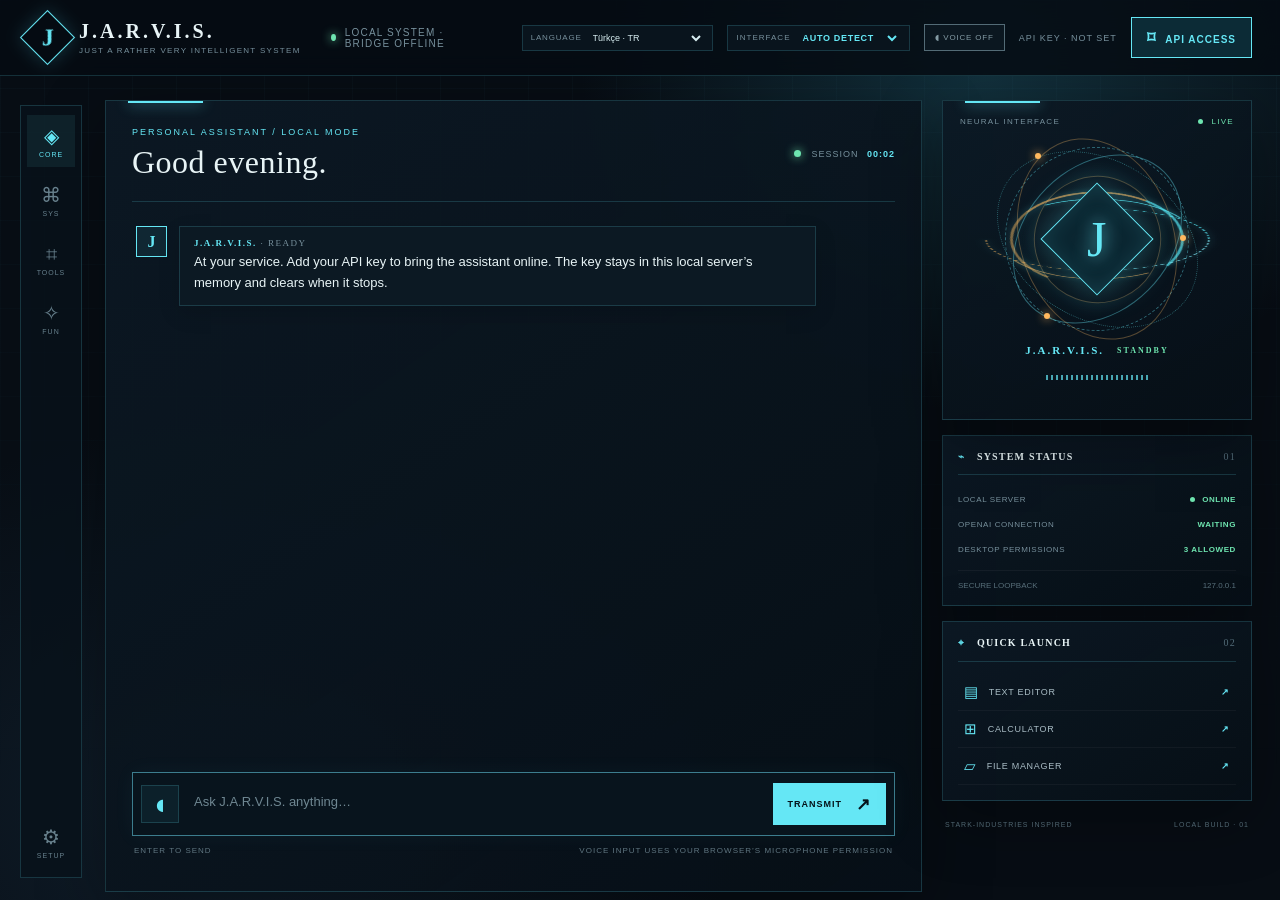
==== index.html @ f9873995 "Add JARVIS assistant project files" ====
<!doctype html>
<html lang="en">
  <head>
    <meta charset="utf-8" />
    <meta name="viewport" content="width=device-width, initial-scale=1" />
    <meta name="theme-color" content="#060a12" />
    <title>J.A.R.V.I.S. — Local Interface</title>
    <link rel="stylesheet" href="/styles.css" />
    <link rel="stylesheet" href="/extras.css" />
    <script src="/app.js" defer></script>
  </head>
  <body>
    <div class="ambient-grid" aria-hidden="true"></div>
    <div class="scanline" aria-hidden="true"></div>
    <header class="topbar">
      <div class="brand-lockup">
        <div class="brand-mark"><span>J</span></div>
        <div>
          <div class="brand-title">J.A.R.V.I.S.</div>
          <div class="brand-subtitle">JUST A RATHER VERY INTELLIGENT SYSTEM</div>
        </div>
      </div>
      <div class="top-status"><span class="status-dot"></span><span id="connection-label">LOCAL SYSTEM · INITIALIZING</span></div>
      <div class="top-actions">
        <label class="language-picker"><span>LANGUAGE</span><select id="language-select" aria-label="Response language"></select></label>
        <label class="os-picker"><span>INTERFACE</span><select id="platform-select" aria-label="Choose operating system"><option value="auto">AUTO DETECT</option><option value="windows">WINDOWS</option><option value="linux">PARDUS / LINUX</option><option value="macos">macOS</option></select></label>
        <button id="voice-toggle" class="voice-toggle" type="button" aria-pressed="false" title="Toggle spoken answers">◖ VOICE OFF</button>
        <span id="api-indicator" class="key-state">API KEY · NOT SET</span>
        <button id="key-open" class="key-button"><span class="key-icon">⌑</span> API ACCESS</button>
      </div>
    </header>

    <nav class="rail" aria-label="Main navigation">
      <button class="rail-button active" data-view="chat" title="Assistant"><span>◈</span><small>CORE</small></button>
      <button class="rail-button" data-view="systems" title="Systems"><span>⌘</span><small>SYS</small></button>
      <button class="rail-button" data-view="tools" title="Desktop tools"><span>⌗</span><small>TOOLS</small></button>
      <button class="rail-button" data-view="fun" title="Games and fun"><span>✧</span><small>FUN</small></button>
      <div class="rail-spacer"></div>
      <button class="rail-button" data-view="settings" title="Settings"><span>⚙</span><small>SETUP</small></button>
    </nav>

    <main class="layout">
      <section class="workspace-panel">
        <div class="panel-heading">
          <div>
            <p class="eyebrow">PERSONAL ASSISTANT / LOCAL MODE</p>
            <h1 id="view-title">Good evening.</h1>
          </div>
          <div class="session-tag"><span class="pulse"></span> SESSION <b id="session-id">--:--</b></div>
        </div>

        <section id="chat-view" class="view active-view">
          <div id="messages" class="messages" aria-live="polite">
            <article class="message assistant-message">
              <div class="message-avatar">J</div>
              <div class="message-content"><div class="message-meta">J.A.R.V.I.S. <span>· READY</span></div><p>At your service. Add your API key to bring the assistant online. The key stays in this local server’s memory and clears when it stops.</p></div>
            </article>
          </div>
          <form id="chat-form" class="composer">
            <button id="mic-button" class="icon-action" type="button" title="Voice input" aria-label="Voice input">◖</button>
            <textarea id="prompt" rows="1" placeholder="Ask J.A.R.V.I.S. anything…" autocomplete="off"></textarea>
            <button id="send-button" class="send-button" type="submit" aria-label="Send message"><span>TRANSMIT</span><b>↗</b></button>
          </form>
          <div class="composer-note"><span>ENTER TO SEND</span><span>VOICE INPUT USES YOUR BROWSER’S MICROPHONE PERMISSION</span></div>
        </section>

        <section id="systems-view" class="view hidden-view">
          <div class="section-title"><span class="section-glyph">⌘</span><div><p class="eyebrow">DIAGNOSTICS</p><h2>System overview</h2></div></div>
          <div class="system-grid">
            <div class="metric-card"><span class="metric-label">LOCAL BRIDGE</span><strong id="bridge-state">CONNECTING</strong><small>127.0.0.1 · PRIVATE</small></div>
            <div class="metric-card"><span class="metric-label">AI LINK</span><strong id="ai-state">STANDBY</strong><small id="model-name">Responses API</small></div>
            <div class="metric-card"><span class="metric-label">DESKTOP CONTROL</span><strong>CONFIRM FIRST</strong><small>APP ALLOWLIST ACTIVE</small></div>
          </div>
          <div class="log-card"><div class="log-head"><span>LIVE DIAGNOSTICS</span><i></i></div><div id="diagnostics" class="diagnostics"></div></div>
        </section>

        <section id="tools-view" class="view hidden-view">
          <div class="section-title"><span class="section-glyph">⌗</span><div><p class="eyebrow">LOCAL ACTIONS</p><h2>Desktop tools</h2></div></div>
          <p class="tools-intro">Choose an interface profile above. Desktop actions run only when the selected profile matches this computer, and only open approved apps.</p>
          <div class="tool-grid">
            <button class="tool-card" data-app="text-editor"><span class="tool-symbol">▤</span><b data-label="editor">Text editor</b><small data-desc="editor">Open a blank note</small><span class="tool-launch">LAUNCH ↗</span></button>
            <button class="tool-card" data-app="calculator"><span class="tool-symbol">⊞</span><b>Calculator</b><small data-desc="calculator">Open Windows Calculator</small><span class="tool-launch">LAUNCH ↗</span></button>
            <button class="tool-card" data-app="file-manager"><span class="tool-symbol">▱</span><b data-label="files">File manager</b><small data-desc="files">Browse files yourself</small><span class="tool-launch">LAUNCH ↗</span></button>
          </div>
          <div class="permission-note"><span>◉</span><div><b>Desktop bridge is permissioned</b><p>Only these three apps are allowed in this first build. More actions can be added one by one with a confirmation prompt.</p></div></div>
        </section>

        <section id="settings-view" class="view hidden-view">
          <div class="section-title"><span class="section-glyph">⚙</span><div><p class="eyebrow">PERSONALIZATION</p><h2>Control settings</h2></div></div>
          <div class="settings-grid">
            <article class="settings-card"><p class="eyebrow">VOICE</p><h3>Spoken answers</h3><p>J.A.R.V.I.S. can read replies aloud using your browser’s speech engine.</p><button id="voice-settings-toggle" class="secondary-button" type="button">VOICE ANSWERS: OFF</button></article>
            <article class="settings-card"><p class="eyebrow">LANGUAGE</p><h3>Reply language</h3><p>Choose from the language list. The assistant will answer in your selected language.</p><select id="language-select-settings" class="form-select" aria-label="Choose assistant language"></select></article>
            <article class="settings-card devtools-note"><p class="eyebrow">BROWSER SECURITY</p><h3>Local source code</h3><p>This page runs on your own computer. Browser developer tools and local files cannot be reliably locked by a website. Keep the API key private; it is held by the local server process.</p></article>
          </div>
          <div class="shortcut-editor">
            <div class="subheading"><div><p class="eyebrow">KEYBOARD AUTOMATIONS</p><h3>Your shortcuts</h3></div><span class="scope-chip">ACTIVE WHILE THIS PAGE IS OPEN</span></div>
            <p class="tools-intro">Give each shortcut a name, choose a key and a permitted action. Hotkeys work while this browser tab is focused. They do not run global shortcuts over other apps.</p>
            <form id="shortcut-form" class="shortcut-form">
              <label>Name<input id="shortcut-name" maxlength="32" required placeholder="Örn. YouTube aç" /></label>
              <label>Keyboard<select id="shortcut-key" required><option>Alt+1</option><option>Alt+2</option><option>Alt+3</option><option>Alt+4</option><option>Ctrl+Shift+Y</option><option>Ctrl+Shift+J</option><option>Ctrl+Shift+W</option><option>Ctrl+Shift+F</option></select></label>
              <label>Action<select id="shortcut-action"><option value="youtube">Open YouTube</option><option value="joke">Tell a joke</option><option value="word-game">Open word chain</option><option value="number-game">Open number game</option><option value="fire">Ateşle! (daily limit)</option><option value="meme">Open the requested meme search</option><option value="folder">Open a Desktop folder</option></select></label>
              <label id="shortcut-folder-wrap" class="conditional-field hidden">Desktop folder name<input id="shortcut-folder" maxlength="80" placeholder="Only a folder directly on Desktop" /></label>
              <button class="primary-button" type="submit">ADD SHORTCUT <span>＋</span></button>
            </form>
            <div id="shortcut-list" class="shortcut-list"></div>
            <p class="security-caption">Shortcut actions are a fixed allowlist; custom names do not create shell commands.</p>
          </div>
        </section>

        <section id="fun-view" class="view hidden-view">
          <div class="section-title"><span class="section-glyph">✧</span><div><p class="eyebrow">RECREATION MODULE</p><h2>Games &amp; fun</h2></div></div>
          <div class="fun-grid">
            <article class="fun-card"><div class="game-icon">Aa</div><p class="eyebrow">WORD CHAIN</p><h3>Kelime türetme</h3><p>Kelimeyi son harften devam ettir. Aynı kelimeyi tekrar kullanma.</p><div class="game-status" id="word-status">Başlangıç kelimesi: <b>ELMA</b> · Sıradaki harf: <b>A</b></div><div id="word-chain" class="word-chain"></div><form id="word-form" class="game-form"><input id="word-input" maxlength="30" placeholder="A harfiyle başlayan kelime…" autocomplete="off" /><button class="primary-button">SEND</button></form><button id="word-reset" class="text-button" type="button">YENİ KELİME</button></article>
            <article class="fun-card"><div class="game-icon">?</div><p class="eyebrow">NUMBER PROTOCOL</p><h3>Sayıyı tahmin et</h3><p>1 ile 100 arasında gizli sayıyı bul. Her tahminde yönlendirme al.</p><div id="number-status" class="game-status">Yeni oyun hazır. Bir sayı seç.</div><form id="number-form" class="game-form"><input id="number-input" type="number" min="1" max="100" placeholder="1–100" /><button class="primary-button">GUESS</button></form><button id="number-reset" class="text-button" type="button">YENİ OYUN</button></article>
            <article class="fun-card joke-card"><div class="game-icon">☻</div><p class="eyebrow">HUMOR SUBSYSTEM</p><h3>Bir şaka anlat</h3><p>J.A.R.V.I.S.’ten kısa ve temiz bir şaka iste.</p><button id="joke-button" class="primary-button" type="button">TELL ME A JOKE <span>↗</span></button></article>
            <article class="fun-card command-card"><div class="game-icon">▶</div><p class="eyebrow">VOICE COMMANDS</p><h3>Komut örnekleri</h3><button class="example-command" data-command="YouTube'yi aç">“YouTube’yi aç” <span>↗</span></button><button class="example-command" data-command="Ateşle!">“Ateşle!” <span>2 / UTC DAY</span></button><button class="example-command" data-command="İki gözümün çiçeği şuraları aydınlat hele">“İki gözümün çiçeği, şuraları aydınlat hele” <span>↗</span></button><button class="example-command" data-command="Masaüstündeki Oyunlar klasörünü aç">“Masaüstündeki Oyunlar klasörünü aç” <span>↗</span></button></article>
          </div>
          <p class="security-caption">YouTube actions open a search or home page in your default browser; they do not autoplay a video. Review the result before playing.</p>
        </section>
      </section>

      <aside class="right-column">
        <section class="reactor-card">
          <div class="reactor-caption"><span>NEURAL INTERFACE</span><span class="micro-live"><i></i> LIVE</span></div>
          <div class="reactor-stage" aria-hidden="true">
            <div class="reactor-orbit orbit-one"></div><div class="reactor-orbit orbit-two"></div><div class="reactor-orbit orbit-three"></div><div class="reactor-orbit orbit-four"></div><div class="reactor-orbit orbit-five"></div><div class="reactor-ring ring-a"></div><div class="reactor-ring ring-b"></div><div class="reactor-ring ring-c"></div>
            <div class="reactor-core"><div class="core-inner"><span>J</span></div></div>
            <i class="reactor-node node-a"></i><i class="reactor-node node-b"></i><i class="reactor-node node-c"></i>
          </div>
          <div class="core-label"><b>J.A.R.V.I.S.</b><span id="core-state">STANDBY</span></div>
          <div class="equalizer" aria-hidden="true"><i></i><i></i><i></i><i></i><i></i><i></i><i></i><i></i><i></i><i></i><i></i><i></i><i></i><i></i><i></i><i></i><i></i><i></i><i></i><i></i><i></i></div>
        </section>

        <section class="quick-status">
          <div class="card-title"><span>⌁</span> SYSTEM STATUS <b>01</b></div>
          <div class="status-row"><span>LOCAL SERVER</span><strong><i class="tiny-dot"></i> ONLINE</strong></div>
          <div class="status-row"><span>OPENAI CONNECTION</span><strong id="status-api">WAITING</strong></div>
          <div class="status-row"><span>DESKTOP PERMISSIONS</span><strong>3 ALLOWED</strong></div>
          <div class="status-foot"><span>SECURE LOOPBACK</span><span>127.0.0.1</span></div>
        </section>

        <section class="quick-actions">
          <div class="card-title"><span>⌖</span> QUICK LAUNCH <b>02</b></div>
          <button class="quick-launch" data-app="text-editor"><span>▤</span><span data-quick="editor">TEXT EDITOR</span><b>↗</b></button>
          <button class="quick-launch" data-app="calculator"><span>⊞</span><span>CALCULATOR</span><b>↗</b></button>
          <button class="quick-launch" data-app="file-manager"><span>▱</span><span data-quick="files">FILE MANAGER</span><b>↗</b></button>
        </section>
        <div class="footer-mark"><span>STARK-INDUSTRIES INSPIRED</span><span>LOCAL BUILD · 01</span></div>
      </aside>
    </main>

    <div id="key-modal" class="modal-backdrop hidden" role="dialog" aria-modal="true" aria-labelledby="key-title">
      <section class="modal-card key-modal-card">
        <button class="modal-close" data-close="key-modal" aria-label="Close">×</button>
        <p class="eyebrow">LOCAL API CREDENTIALS</p><h2 id="key-title">Connect or replace your API key.</h2>
        <p id="key-modal-copy" class="modal-copy">Paste a new OpenAI API key below. Saving replaces the current session key. The key is held in local server memory only and is never added to this website’s source files. The current key cannot be displayed again.</p>
        <label class="input-label" for="api-key">OPENAI API KEY</label>
        <div class="key-input-wrap"><span>⌑</span><input id="api-key" type="password" autocomplete="off" spellcheck="false" placeholder="sk-••••••••••••••••••••" /><button id="key-visibility" type="button">SHOW</button></div>
        <div id="key-error" class="inline-error"></div>
        <div class="modal-actions"><button id="key-clear" class="secondary-button" type="button">REMOVE KEY</button><button id="key-save" class="primary-button" type="button">SAVE / REPLACE KEY <span>↗</span></button></div>
        <p class="cost-note">API usage may incur charges on your OpenAI account. Never share your key with anyone.</p>
      </section>
    </div>

    <div id="toast" class="toast" role="status"></div>
  </body>
</html>
---- styles.css ----
:root{color-scheme:dark;--bg:#070d14;--panel:#0b141e;--line:rgba(91,210,229,.19);--cyan:#65e7f5;--blue:#2698c5;--gold:#ffb95f;--text:#e8f4f6;--muted:#77909c;--green:#6ee5b0;--red:#ff7777;font-family:Inter,Segoe UI,sans-serif}*{box-sizing:border-box}body{margin:0;min-height:100vh;background:radial-gradient(ellipse at 77% 8%,#12313d 0,transparent 29%),radial-gradient(ellipse at 18% 90%,#101e2b 0,transparent 34%),var(--bg);color:var(--text);overflow-x:hidden}.ambient-grid{position:fixed;inset:0;pointer-events:none;background-image:linear-gradient(rgba(84,190,210,.035) 1px,transparent 1px),linear-gradient(90deg,rgba(84,190,210,.035) 1px,transparent 1px);background-size:44px 44px;mask-image:linear-gradient(to bottom,black,transparent 90%)}.scanline{position:fixed;top:-20%;left:0;width:100%;height:18%;pointer-events:none;background:linear-gradient(transparent,rgba(88,223,241,.04),transparent);animation:scan 12s linear infinite}@keyframes scan{to{top:115%}}button,select,textarea,input{font:inherit}button{color:inherit;cursor:pointer}.topbar{height:76px;display:flex;align-items:center;gap:30px;padding:0 28px;border-bottom:1px solid var(--line);background:rgba(5,12,19,.83);position:sticky;top:0;z-index:5;backdrop-filter:blur(18px)}.brand-lockup{display:flex;align-items:center;gap:12px;min-width:270px}.brand-mark{width:39px;height:39px;border:1px solid var(--cyan);transform:rotate(45deg);display:grid;place-items:center;box-shadow:0 0 18px #55d9e633}.brand-mark span{transform:rotate(-45deg);font:700 24px 'Barlow Condensed';color:var(--cyan)}.brand-title{font:600 20px 'Barlow Condensed';letter-spacing:3px}.brand-subtitle{font-size:8px;letter-spacing:1.3px;color:var(--muted);margin-top:3px}.top-status{color:var(--muted);font-size:10px;letter-spacing:1.2px;display:flex;align-items:center;gap:9px;flex:1}.status-dot,.pulse{display:inline-block;width:7px;height:7px;border-radius:50%;background:var(--green);box-shadow:0 0 10px var(--green)}.top-actions{display:flex;align-items:center;gap:14px}.key-state{font-size:9px;letter-spacing:1px;color:var(--muted)}.key-state.ready{color:var(--green)}.key-button,.primary-button{border:1px solid var(--cyan);background:#0c2b36;color:var(--cyan);padding:10px 15px;font-size:10px;font-weight:700;letter-spacing:1px}.key-button:hover,.primary-button:hover{background:#13404d}.key-icon{font-size:16px;margin-right:6px}.os-picker{display:flex;align-items:center;gap:8px;border:1px solid var(--line);padding:6px 9px;background:#09141d}.os-picker span{font-size:8px;letter-spacing:1px;color:var(--muted)}.os-picker select{background:transparent;color:var(--cyan);border:0;outline:none;font-weight:700;font-size:9px;letter-spacing:.7px}.os-picker option{background:#101b25}.rail{position:fixed;top:105px;left:20px;bottom:22px;width:62px;border:1px solid var(--line);background:rgba(8,18,27,.8);display:flex;flex-direction:column;align-items:center;padding:9px 0;gap:7px;z-index:2}.rail-button{border:0;background:transparent;width:48px;height:52px;color:#68818d}.rail-button span{display:block;font-size:20px}.rail-button small{display:block;font-size:7px;letter-spacing:1px;margin-top:3px}.rail-button.active,.rail-button:hover{color:var(--cyan);background:rgba(89,221,235,.08)}.rail-spacer{flex:1}.layout{margin:24px 28px 28px 105px;display:grid;grid-template-columns:minmax(440px,1fr) 310px;gap:20px;max-width:1600px}.workspace-panel,.reactor-card,.quick-status,.quick-actions{border:1px solid var(--line);background:linear-gradient(145deg,rgba(12,25,36,.94),rgba(7,15,23,.9));box-shadow:0 18px 65px #0005}.workspace-panel{min-height:calc(100vh - 130px);padding:26px;position:relative;overflow:hidden}.workspace-panel:before,.reactor-card:before{content:"";position:absolute;top:0;left:22px;width:75px;height:2px;background:var(--cyan);box-shadow:0 0 14px var(--cyan)}.panel-heading{display:flex;justify-content:space-between;align-items:center;border-bottom:1px solid var(--line);padding-bottom:20px}.eyebrow{font-size:9px;letter-spacing:2px;color:var(--cyan);margin:0 0 7px}.panel-heading h1{margin:0;font:500 32px 'Barlow Condensed';letter-spacing:.5px}.session-tag{font-size:9px;color:var(--muted);letter-spacing:1px}.session-tag b{color:var(--cyan);margin-left:5px}.pulse{margin-right:7px}.view{display:none}.active-view{display:flex;flex-direction:column}.messages{height:calc(100vh - 330px);min-height:320px;max-height:680px;overflow:auto;padding:24px 4px;display:flex;flex-direction:column;gap:20px}.message{display:flex;gap:12px;max-width:90%;animation:rise .25s ease-out}@keyframes rise{from{transform:translateY(6px);opacity:0}to{transform:none;opacity:1}}.user-message{align-self:flex-end;flex-direction:row-reverse}.message-avatar{width:31px;height:31px;flex:0 0 31px;border:1px solid var(--cyan);display:grid;place-items:center;color:var(--cyan);font:700 16px 'Barlow Condensed';background:#102733}.user-message .message-avatar{border-color:var(--gold);color:var(--gold)}.message-content{border:1px solid var(--line);background:#0c1923;padding:11px 14px;line-height:1.6;font-size:13px}.user-message .message-content{border-color:#b9834c55;background:#251b14}.message-meta{font:600 9px 'Barlow Condensed';letter-spacing:1.5px;color:var(--cyan);margin-bottom:4px}.user-message .message-meta{color:var(--gold);text-align:right}.message-meta span{color:var(--muted);font-weight:400}.message-content p{margin:0;white-space:pre-wrap;overflow-wrap:anywhere}.composer{min-height:64px;border:1px solid #3c7d8e;background:#08141d;display:flex;align-items:center;gap:10px;padding:8px;box-shadow:0 0 22px #50d5e50c}.composer:focus-within{border-color:var(--cyan);box-shadow:0 0 20px #50d5e51c}.composer textarea{flex:1;resize:none;max-height:120px;min-height:38px;border:0;outline:0;background:transparent;color:var(--text);padding:9px 5px;font-size:13px}.composer textarea::placeholder{color:#6f8792}.icon-action{width:38px;height:38px;border:1px solid var(--line);background:#0c202a;color:var(--cyan)}.send-button{height:42px;background:var(--cyan);color:#041219;border:0;padding:0 15px;display:flex;gap:14px;align-items:center;font-size:9px;font-weight:800;letter-spacing:1px}.send-button b{font-size:17px}.composer-note{display:flex;justify-content:space-between;color:#607681;font-size:8px;letter-spacing:1px;padding:10px 2px}.right-column{display:flex;flex-direction:column;gap:15px}.reactor-card{height:320px;position:relative;display:flex;flex-direction:column;align-items:center;justify-content:center;overflow:hidden}.reactor-caption{position:absolute;top:16px;left:17px;right:17px;display:flex;justify-content:space-between;font-size:8px;letter-spacing:1.3px;color:var(--muted)}.micro-live{color:var(--green)}.micro-live i{display:inline-block;width:5px;height:5px;background:var(--green);border-radius:50%;margin-right:5px}.reactor-stage{position:relative;width:210px;height:210px;display:grid;place-items:center}.reactor-orbit{position:absolute;border:1px solid #61dced66;border-radius:50%;transform:rotate(-25deg)}.orbit-one{width:184px;height:184px;border-style:dashed;animation:spin 25s linear infinite}.orbit-two{width:145px;height:190px;transform:rotate(45deg);animation:spin 18s linear infinite reverse}.orbit-three{width:127px;height:127px;border-color:#ffd08044;box-shadow:0 0 25px #5be3f41b}.reactor-core{width:80px;height:80px;border:1px solid var(--cyan);transform:rotate(45deg);display:grid;place-items:center;box-shadow:0 0 30px #55d9e555,inset 0 0 20px #55d9e522;background:#0b2631}.core-inner{transform:rotate(-45deg);font:500 50px 'Barlow Condensed';color:var(--cyan);text-shadow:0 0 18px var(--cyan)}@keyframes spin{to{rotate:360deg}}.reactor-node{position:absolute;width:6px;height:6px;border-radius:50%;background:var(--gold);box-shadow:0 0 10px var(--gold)}.node-a{top:19px;left:43px}.node-b{right:16px;top:101px}.node-c{bottom:25px;left:52px}.core-label{display:flex;gap:13px;align-items:center;font:600 11px 'Barlow Condensed';letter-spacing:2px}.core-label b{color:var(--cyan)}.core-label span{font-size:8px;color:var(--green)}.equalizer{height:17px;display:flex;align-items:center;gap:3px;margin-top:13px}.equalizer i{width:2px;height:5px;background:var(--cyan);opacity:.7;animation:eq .8s ease-in-out infinite alternate}.equalizer i:nth-child(3n){animation-delay:.3s}.equalizer i:nth-child(2n){animation-delay:.5s}@keyframes eq{to{height:16px;opacity:.25}}.quick-status,.quick-actions{padding:15px}.card-title{font:600 10px 'Barlow Condensed';letter-spacing:1.2px;border-bottom:1px solid var(--line);padding-bottom:12px;margin-bottom:12px}.card-title>span{color:var(--cyan);margin-right:8px}.card-title>b{float:right;color:#526b77;font-weight:400}.status-row{display:flex;justify-content:space-between;padding:8px 0;font-size:8px;letter-spacing:.6px;color:var(--muted)}.status-row strong{font-size:8px;color:var(--green)}.tiny-dot{display:inline-block;width:5px;height:5px;border-radius:50%;background:var(--green);margin-right:4px}.status-foot{border-top:1px solid #ffffff0b;margin-top:8px;padding-top:10px;display:flex;justify-content:space-between;color:#58707b;font-size:8px}.quick-launch{height:37px;width:100%;display:flex;align-items:center;gap:10px;background:transparent;border:0;border-bottom:1px solid #ffffff0a;text-align:left;color:#a9bdc5;font-size:9px;letter-spacing:.7px}.quick-launch>span:first-child{color:var(--cyan);font-size:15px}.quick-launch b{margin-left:auto;color:var(--cyan)}.quick-launch:hover{color:white;background:#65e7f508}.footer-mark{margin-top:auto;padding:5px 3px;display:flex;justify-content:space-between;color:#4f6570;font-size:7px;letter-spacing:1px}.section-title{display:flex;gap:13px;align-items:center;margin:28px 0 20px}.section-glyph{width:42px;height:42px;border:1px solid var(--cyan);display:grid;place-items:center;color:var(--cyan);font-size:21px}.section-title h2{font:500 25px 'Barlow Condensed';margin:0}.system-grid{display:grid;grid-template-columns:repeat(3,1fr);gap:12px}.metric-card,.log-card,.permission-note{border:1px solid var(--line);background:#08151e;padding:17px}.metric-label{display:block;color:var(--muted);font-size:8px;letter-spacing:1px}.metric-card strong{display:block;color:var(--cyan);font:600 16px 'Barlow Condensed';margin:9px 0}.metric-card small{color:#5f7884;font-size:8px}.log-card{margin-top:16px}.log-head{font:600 9px 'Barlow Condensed';letter-spacing:1px;color:var(--cyan);display:flex;justify-content:space-between}.log-head i{width:6px;height:6px;background:var(--green);border-radius:50%}.diagnostics{font:10px ui-monospace,Consolas,monospace;color:#7f9ba6;max-height:290px;overflow:auto;margin-top:15px}.diagnostics p{margin:0;padding:6px 0;border-bottom:1px solid #ffffff08}.tools-intro{font-size:12px;line-height:1.6;color:#91a8b1;max-width:720px}.tool-grid{display:grid;grid-template-columns:repeat(3,1fr);gap:12px;margin-top:18px}.tool-card{min-height:175px;text-align:left;padding:18px;border:1px solid var(--line);background:#0a1822;display:flex;flex-direction:column;align-items:flex-start;gap:9px}.tool-card:hover{border-color:var(--cyan);background:#0e222d}.tool-symbol{font-size:25px;color:var(--cyan)}.tool-card b{font:600 17px 'Barlow Condensed'}.tool-card small{font-size:10px;color:var(--muted)}.tool-launch{margin-top:auto;font-size:8px;letter-spacing:1px;color:var(--cyan)}.permission-note{display:flex;gap:12px;margin-top:20px;color:var(--cyan)}.permission-note p{color:#8399a2;font-size:11px;line-height:1.5;margin:5px 0 0}.permission-note b{font-size:11px}.modal-backdrop{position:fixed;inset:0;background:#02070bd9;backdrop-filter:blur(8px);z-index:10;display:grid;place-items:center;padding:20px}.hidden{display:none!important}.modal-card{position:relative;width:min(480px,100%);border:1px solid #52d7e888;background:#0b1721;padding:30px;box-shadow:0 0 70px #42cde51c}.modal-card h2{font:500 28px 'Barlow Condensed';margin:0 0 10px}.modal-copy,.cost-note{color:#91a6af;font-size:11px;line-height:1.6}.modal-close{position:absolute;right:12px;top:10px;background:transparent;border:0;font-size:23px;color:var(--muted)}.input-label{display:block;font-size:8px;letter-spacing:1.3px;color:var(--cyan);margin:22px 0 8px}.key-input-wrap{height:43px;display:flex;align-items:center;border:1px solid var(--line);padding:0 10px;gap:9px}.key-input-wrap span{color:var(--cyan)}.key-input-wrap input{background:transparent;border:0;outline:0;color:var(--text);flex:1;min-width:0}.key-input-wrap button{background:transparent;border:0;color:var(--cyan);font-size:8px;letter-spacing:1px}.inline-error{min-height:20px;color:var(--red);font-size:10px;margin-top:5px}.modal-actions{display:flex;justify-content:flex-end;gap:9px;margin-top:10px}.secondary-button{background:transparent;border:1px solid var(--line);color:#9db1b8;padding:10px 13px;font-size:9px}.cost-note{font-size:9px;color:#748a94}.toast{position:fixed;bottom:22px;left:50%;translate:-50% 20px;opacity:0;pointer-events:none;z-index:20;background:#10252f;border:1px solid var(--cyan);color:var(--text);padding:12px 18px;font-size:11px;transition:.2s}.toast.show{opacity:1;translate:-50% 0}.disabled-profile{opacity:.45;filter:saturate(.4)}@media(max-width:1080px){.layout{grid-template-columns:minmax(0,1fr) 270px;margin-left:94px}.top-status{display:none}.brand-lockup{flex:1}.tool-grid{grid-template-columns:1fr}.right-column{gap:10px}.reactor-card{height:275px}}@media(max-width:760px){.topbar{padding:0 13px;height:66px;gap:8px}.brand-lockup{min-width:0}.brand-title{font-size:16px}.brand-subtitle{font-size:6px}.brand-mark{width:31px;height:31px}.top-actions{gap:7px}.key-state{display:none}.key-button{padding:9px;font-size:8px}.os-picker{padding:5px}.os-picker span{display:none}.os-picker select{font-size:8px;max-width:93px}.rail{left:7px;top:80px;width:48px}.rail-button{width:40px;height:46px}.layout{display:flex;flex-direction:column;margin:15px 10px 20px 64px;gap:12px}.workspace-panel{padding:16px;min-height:65vh}.panel-heading h1{font-size:25px}.session-tag{font-size:7px}.messages{height:50vh;min-height:250px}.composer-note span:last-child{display:none}.right-column{display:grid;grid-template-columns:1fr 1fr}.reactor-card{grid-column:1/-1}.quick-status,.quick-actions{padding:11px}.system-grid{grid-template-columns:1fr}.metric-card{padding:12px}.tool-grid{grid-template-columns:1fr}.footer-mark{grid-column:1/-1}.section-title{margin-top:18px}}@media(prefers-reduced-motion:reduce){*,*::before,*::after{animation-duration:.01ms!important;animation-iteration-count:1!important;scroll-behavior:auto!important}}
---- extras.css ----
.language-picker{display:flex;align-items:center;gap:7px;border:1px solid var(--line);padding:6px 8px;background:#09141d}.language-picker span{font-size:8px;letter-spacing:.8px;color:var(--muted)}.language-picker select{max-width:132px;background:transparent;color:#d7edf0;border:0;outline:0;font-size:9px}.language-picker option,.form-select option{background:#101b25}.voice-toggle{border:1px solid #536b76;background:#0b1720;color:#849ba4;padding:8px 10px;font-size:8px;letter-spacing:.8px}.voice-toggle.voice-on{border-color:var(--green);color:var(--green);box-shadow:0 0 14px #6ee5b022}.orbit-four{width:206px;height:154px;border-color:#ffbd6650;transform:rotate(71deg);animation:spin 29s linear infinite}.orbit-five{width:159px;height:215px;border-style:dotted;border-color:#66eff855;transform:rotate(-58deg);animation:spin 37s linear infinite reverse}.reactor-ring{position:absolute;border:2px solid transparent;border-top-color:#55e8f5aa;border-bottom-color:#ffb95f77;border-radius:50%;filter:drop-shadow(0 0 5px #55d9e5aa)}.ring-a{width:198px;height:198px;transform:rotateX(66deg) rotateZ(13deg);animation:spin 10s linear infinite}.ring-b{width:174px;height:174px;border-width:3px;border-left-color:#ffb95f99;transform:rotateX(57deg) rotateZ(80deg);animation:spin 8s linear infinite reverse}.ring-c{width:225px;height:225px;border-style:dashed;border-right-color:#7be5f3aa;transform:rotateX(74deg) rotateZ(45deg);animation:spin 14s linear infinite}.settings-grid{display:grid;grid-template-columns:repeat(2,minmax(0,1fr));gap:12px}.settings-card,.shortcut-editor,.fun-card{border:1px solid var(--line);background:linear-gradient(145deg,#0b1924,#09131c);padding:18px}.settings-card h3,.subheading h3,.fun-card h3{font:600 18px 'Barlow Condensed';margin:0 0 8px}.settings-card p:not(.eyebrow),.fun-card p:not(.eyebrow){color:#8ca3ad;font-size:11px;line-height:1.6}.devtools-note{grid-column:1/-1;border-color:#ffbd6640}.devtools-note .eyebrow{color:var(--gold)}.form-select{width:100%;background:#09151e;color:var(--text);border:1px solid var(--line);padding:10px}.shortcut-editor{margin-top:14px}.subheading{display:flex;align-items:center;justify-content:space-between;gap:10px}.scope-chip{border:1px solid #ffbd6655;color:var(--gold);padding:6px 8px;font-size:7px;letter-spacing:.6px}.shortcut-form{display:grid;grid-template-columns:1.2fr .9fr 1fr;gap:10px;align-items:end;margin-top:17px}.shortcut-form label{display:flex;flex-direction:column;gap:6px;color:#90a7b0;font-size:9px;letter-spacing:.5px}.shortcut-form input,.shortcut-form select,.game-form input{min-width:0;background:#07131c;border:1px solid #31515d;color:var(--text);padding:10px;font-size:11px;outline:none}.shortcut-form input:focus,.shortcut-form select:focus,.game-form input:focus{border-color:var(--cyan)}.shortcut-form .primary-button{min-height:38px}.conditional-field{grid-column:1/3}.shortcut-list{display:flex;flex-direction:column;gap:7px;margin-top:15px}.shortcut-row{display:grid;grid-template-columns:minmax(80px,1fr) auto minmax(100px,1fr) auto;gap:10px;align-items:center;border:1px solid #ffffff0c;background:#07121b;padding:9px 10px}.shortcut-row b{font-size:10px}.shortcut-row kbd{border:1px solid #58d7e877;color:var(--cyan);padding:4px 7px;font-size:9px}.shortcut-row>span{font-size:9px;color:var(--muted)}.delete-shortcut{border:0;background:transparent;color:#ff9292;font-size:8px}.empty-shortcuts,.security-caption{color:#657d88;font-size:9px;line-height:1.5}.fun-grid{display:grid;grid-template-columns:repeat(2,minmax(0,1fr));gap:13px}.fun-card{position:relative;min-height:270px;overflow:hidden}.fun-card:after{content:"";position:absolute;right:-48px;top:-64px;width:130px;height:130px;border:1px solid #58d7e51a;border-radius:50%;box-shadow:0 0 0 18px #58d7e509,0 0 0 37px #58d7e506;pointer-events:none}.game-icon{width:38px;height:38px;border:1px solid var(--cyan);color:var(--cyan);display:grid;place-items:center;font:600 22px 'Barlow Condensed';margin-bottom:14px}.game-status{margin:12px 0;padding:9px;border-left:2px solid var(--gold);background:#ffb95f0b;color:#c2d3d7;font-size:10px}.game-status b{color:var(--gold)}.game-status.won{border-color:var(--green);color:var(--green)}.word-chain{display:flex;flex-wrap:wrap;gap:5px;max-height:58px;overflow:auto}.word-chip{border:1px solid #56ccdc55;color:var(--cyan);padding:4px 7px;font-size:9px}.game-form{display:flex;gap:7px;margin-top:10px}.game-form input{flex:1}.game-form .primary-button{padding:8px 11px}.text-button{margin-top:11px;background:transparent;border:0;color:var(--muted);font-size:8px;letter-spacing:1px}.text-button:hover{color:var(--cyan)}.joke-card .primary-button{margin-top:12px}.command-card{display:flex;flex-direction:column}.example-command{display:flex;justify-content:space-between;gap:8px;align-items:center;text-align:left;background:#09151f;border:1px solid #ffffff10;color:#b9ccd2;padding:9px;margin:4px 0;font-size:10px}.example-command:hover{border-color:var(--cyan);color:white}.example-command span{font-size:8px;letter-spacing:.5px;color:var(--cyan);white-space:nowrap}.right-column{position:sticky;top:91px;align-self:start}.messages{scrollbar-color:#276072 #09131c;scrollbar-width:thin}.message-content{box-shadow:0 8px 20px #0002}.send-button:disabled{opacity:.45;cursor:wait}.game-status,.tools-intro,.settings-card p{overflow-wrap:anywhere}@media(max-width:1080px){.language-picker span{display:none}.language-picker select{max-width:98px}.shortcut-form{grid-template-columns:1fr 1fr}.shortcut-form label:nth-child(3){grid-column:auto}.shortcut-form .primary-button{grid-column:2}.right-column{position:static}}@media(max-width:760px){.top-actions{gap:5px}.language-picker{padding:5px}.language-picker select{max-width:67px;font-size:7px}.voice-toggle{padding:7px;font-size:7px}.settings-grid,.fun-grid{grid-template-columns:1fr}.shortcut-form{grid-template-columns:1fr}.shortcut-form label:nth-child(3),.conditional-field,.shortcut-form .primary-button{grid-column:auto}.shortcut-row{grid-template-columns:1fr auto auto}.shortcut-row>span{grid-column:1/-1;grid-row:2}.shortcut-row .delete-shortcut{grid-column:3;grid-row:1}.scope-chip{max-width:140px;text-align:center}.right-column{position:static}}
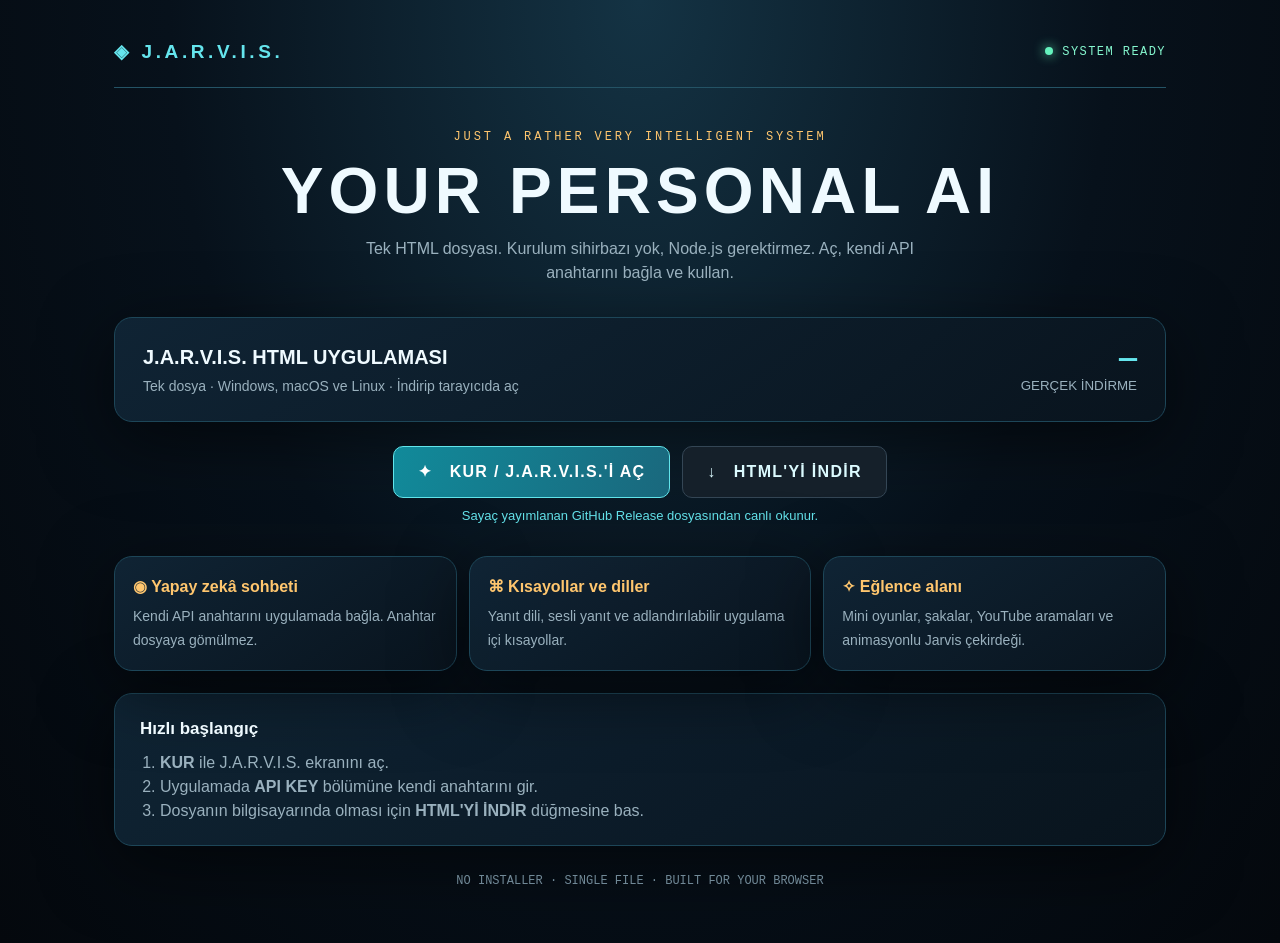
==== commit ca9ee53a: "Add JARVIS Pages installer and standalone app" ====
--- a/index.html
+++ b/index.html
@@ -1,167 +1,6 @@
 <!doctype html>
-<html lang="en">
-  <head>
-    <meta charset="utf-8" />
-    <meta name="viewport" content="width=device-width, initial-scale=1" />
-    <meta name="theme-color" content="#060a12" />
-    <title>J.A.R.V.I.S. — Local Interface</title>
-    <link rel="stylesheet" href="/styles.css" />
-    <link rel="stylesheet" href="/extras.css" />
-    <script src="/app.js" defer></script>
-  </head>
-  <body>
-    <div class="ambient-grid" aria-hidden="true"></div>
-    <div class="scanline" aria-hidden="true"></div>
-    <header class="topbar">
-      <div class="brand-lockup">
-        <div class="brand-mark"><span>J</span></div>
-        <div>
-          <div class="brand-title">J.A.R.V.I.S.</div>
-          <div class="brand-subtitle">JUST A RATHER VERY INTELLIGENT SYSTEM</div>
-        </div>
-      </div>
-      <div class="top-status"><span class="status-dot"></span><span id="connection-label">LOCAL SYSTEM · INITIALIZING</span></div>
-      <div class="top-actions">
-        <label class="language-picker"><span>LANGUAGE</span><select id="language-select" aria-label="Response language"></select></label>
-        <label class="os-picker"><span>INTERFACE</span><select id="platform-select" aria-label="Choose operating system"><option value="auto">AUTO DETECT</option><option value="windows">WINDOWS</option><option value="linux">PARDUS / LINUX</option><option value="macos">macOS</option></select></label>
-        <button id="voice-toggle" class="voice-toggle" type="button" aria-pressed="false" title="Toggle spoken answers">◖ VOICE OFF</button>
-        <span id="api-indicator" class="key-state">API KEY · NOT SET</span>
-        <button id="key-open" class="key-button"><span class="key-icon">⌑</span> API ACCESS</button>
-      </div>
-    </header>
-
-    <nav class="rail" aria-label="Main navigation">
-      <button class="rail-button active" data-view="chat" title="Assistant"><span>◈</span><small>CORE</small></button>
-      <button class="rail-button" data-view="systems" title="Systems"><span>⌘</span><small>SYS</small></button>
-      <button class="rail-button" data-view="tools" title="Desktop tools"><span>⌗</span><small>TOOLS</small></button>
-      <button class="rail-button" data-view="fun" title="Games and fun"><span>✧</span><small>FUN</small></button>
-      <div class="rail-spacer"></div>
-      <button class="rail-button" data-view="settings" title="Settings"><span>⚙</span><small>SETUP</small></button>
-    </nav>
-
-    <main class="layout">
-      <section class="workspace-panel">
-        <div class="panel-heading">
-          <div>
-            <p class="eyebrow">PERSONAL ASSISTANT / LOCAL MODE</p>
-            <h1 id="view-title">Good evening.</h1>
-          </div>
-          <div class="session-tag"><span class="pulse"></span> SESSION <b id="session-id">--:--</b></div>
-        </div>
-
-        <section id="chat-view" class="view active-view">
-          <div id="messages" class="messages" aria-live="polite">
-            <article class="message assistant-message">
-              <div class="message-avatar">J</div>
-              <div class="message-content"><div class="message-meta">J.A.R.V.I.S. <span>· READY</span></div><p>At your service. Add your API key to bring the assistant online. The key stays in this local server’s memory and clears when it stops.</p></div>
-            </article>
-          </div>
-          <form id="chat-form" class="composer">
-            <button id="mic-button" class="icon-action" type="button" title="Voice input" aria-label="Voice input">◖</button>
-            <textarea id="prompt" rows="1" placeholder="Ask J.A.R.V.I.S. anything…" autocomplete="off"></textarea>
-            <button id="send-button" class="send-button" type="submit" aria-label="Send message"><span>TRANSMIT</span><b>↗</b></button>
-          </form>
-          <div class="composer-note"><span>ENTER TO SEND</span><span>VOICE INPUT USES YOUR BROWSER’S MICROPHONE PERMISSION</span></div>
-        </section>
-
-        <section id="systems-view" class="view hidden-view">
-          <div class="section-title"><span class="section-glyph">⌘</span><div><p class="eyebrow">DIAGNOSTICS</p><h2>System overview</h2></div></div>
-          <div class="system-grid">
-            <div class="metric-card"><span class="metric-label">LOCAL BRIDGE</span><strong id="bridge-state">CONNECTING</strong><small>127.0.0.1 · PRIVATE</small></div>
-            <div class="metric-card"><span class="metric-label">AI LINK</span><strong id="ai-state">STANDBY</strong><small id="model-name">Responses API</small></div>
-            <div class="metric-card"><span class="metric-label">DESKTOP CONTROL</span><strong>CONFIRM FIRST</strong><small>APP ALLOWLIST ACTIVE</small></div>
-          </div>
-          <div class="log-card"><div class="log-head"><span>LIVE DIAGNOSTICS</span><i></i></div><div id="diagnostics" class="diagnostics"></div></div>
-        </section>
-
-        <section id="tools-view" class="view hidden-view">
-          <div class="section-title"><span class="section-glyph">⌗</span><div><p class="eyebrow">LOCAL ACTIONS</p><h2>Desktop tools</h2></div></div>
-          <p class="tools-intro">Choose an interface profile above. Desktop actions run only when the selected profile matches this computer, and only open approved apps.</p>
-          <div class="tool-grid">
-            <button class="tool-card" data-app="text-editor"><span class="tool-symbol">▤</span><b data-label="editor">Text editor</b><small data-desc="editor">Open a blank note</small><span class="tool-launch">LAUNCH ↗</span></button>
-            <button class="tool-card" data-app="calculator"><span class="tool-symbol">⊞</span><b>Calculator</b><small data-desc="calculator">Open Windows Calculator</small><span class="tool-launch">LAUNCH ↗</span></button>
-            <button class="tool-card" data-app="file-manager"><span class="tool-symbol">▱</span><b data-label="files">File manager</b><small data-desc="files">Browse files yourself</small><span class="tool-launch">LAUNCH ↗</span></button>
-          </div>
-          <div class="permission-note"><span>◉</span><div><b>Desktop bridge is permissioned</b><p>Only these three apps are allowed in this first build. More actions can be added one by one with a confirmation prompt.</p></div></div>
-        </section>
-
-        <section id="settings-view" class="view hidden-view">
-          <div class="section-title"><span class="section-glyph">⚙</span><div><p class="eyebrow">PERSONALIZATION</p><h2>Control settings</h2></div></div>
-          <div class="settings-grid">
-            <article class="settings-card"><p class="eyebrow">VOICE</p><h3>Spoken answers</h3><p>J.A.R.V.I.S. can read replies aloud using your browser’s speech engine.</p><button id="voice-settings-toggle" class="secondary-button" type="button">VOICE ANSWERS: OFF</button></article>
-            <article class="settings-card"><p class="eyebrow">LANGUAGE</p><h3>Reply language</h3><p>Choose from the language list. The assistant will answer in your selected language.</p><select id="language-select-settings" class="form-select" aria-label="Choose assistant language"></select></article>
-            <article class="settings-card devtools-note"><p class="eyebrow">BROWSER SECURITY</p><h3>Local source code</h3><p>This page runs on your own computer. Browser developer tools and local files cannot be reliably locked by a website. Keep the API key private; it is held by the local server process.</p></article>
-          </div>
-          <div class="shortcut-editor">
-            <div class="subheading"><div><p class="eyebrow">KEYBOARD AUTOMATIONS</p><h3>Your shortcuts</h3></div><span class="scope-chip">ACTIVE WHILE THIS PAGE IS OPEN</span></div>
-            <p class="tools-intro">Give each shortcut a name, choose a key and a permitted action. Hotkeys work while this browser tab is focused. They do not run global shortcuts over other apps.</p>
-            <form id="shortcut-form" class="shortcut-form">
-              <label>Name<input id="shortcut-name" maxlength="32" required placeholder="Örn. YouTube aç" /></label>
-              <label>Keyboard<select id="shortcut-key" required><option>Alt+1</option><option>Alt+2</option><option>Alt+3</option><option>Alt+4</option><option>Ctrl+Shift+Y</option><option>Ctrl+Shift+J</option><option>Ctrl+Shift+W</option><option>Ctrl+Shift+F</option></select></label>
-              <label>Action<select id="shortcut-action"><option value="youtube">Open YouTube</option><option value="joke">Tell a joke</option><option value="word-game">Open word chain</option><option value="number-game">Open number game</option><option value="fire">Ateşle! (daily limit)</option><option value="meme">Open the requested meme search</option><option value="folder">Open a Desktop folder</option></select></label>
-              <label id="shortcut-folder-wrap" class="conditional-field hidden">Desktop folder name<input id="shortcut-folder" maxlength="80" placeholder="Only a folder directly on Desktop" /></label>
-              <button class="primary-button" type="submit">ADD SHORTCUT <span>＋</span></button>
-            </form>
-            <div id="shortcut-list" class="shortcut-list"></div>
-            <p class="security-caption">Shortcut actions are a fixed allowlist; custom names do not create shell commands.</p>
-          </div>
-        </section>
-
-        <section id="fun-view" class="view hidden-view">
-          <div class="section-title"><span class="section-glyph">✧</span><div><p class="eyebrow">RECREATION MODULE</p><h2>Games &amp; fun</h2></div></div>
-          <div class="fun-grid">
-            <article class="fun-card"><div class="game-icon">Aa</div><p class="eyebrow">WORD CHAIN</p><h3>Kelime türetme</h3><p>Kelimeyi son harften devam ettir. Aynı kelimeyi tekrar kullanma.</p><div class="game-status" id="word-status">Başlangıç kelimesi: <b>ELMA</b> · Sıradaki harf: <b>A</b></div><div id="word-chain" class="word-chain"></div><form id="word-form" class="game-form"><input id="word-input" maxlength="30" placeholder="A harfiyle başlayan kelime…" autocomplete="off" /><button class="primary-button">SEND</button></form><button id="word-reset" class="text-button" type="button">YENİ KELİME</button></article>
-            <article class="fun-card"><div class="game-icon">?</div><p class="eyebrow">NUMBER PROTOCOL</p><h3>Sayıyı tahmin et</h3><p>1 ile 100 arasında gizli sayıyı bul. Her tahminde yönlendirme al.</p><div id="number-status" class="game-status">Yeni oyun hazır. Bir sayı seç.</div><form id="number-form" class="game-form"><input id="number-input" type="number" min="1" max="100" placeholder="1–100" /><button class="primary-button">GUESS</button></form><button id="number-reset" class="text-button" type="button">YENİ OYUN</button></article>
-            <article class="fun-card joke-card"><div class="game-icon">☻</div><p class="eyebrow">HUMOR SUBSYSTEM</p><h3>Bir şaka anlat</h3><p>J.A.R.V.I.S.’ten kısa ve temiz bir şaka iste.</p><button id="joke-button" class="primary-button" type="button">TELL ME A JOKE <span>↗</span></button></article>
-            <article class="fun-card command-card"><div class="game-icon">▶</div><p class="eyebrow">VOICE COMMANDS</p><h3>Komut örnekleri</h3><button class="example-command" data-command="YouTube'yi aç">“YouTube’yi aç” <span>↗</span></button><button class="example-command" data-command="Ateşle!">“Ateşle!” <span>2 / UTC DAY</span></button><button class="example-command" data-command="İki gözümün çiçeği şuraları aydınlat hele">“İki gözümün çiçeği, şuraları aydınlat hele” <span>↗</span></button><button class="example-command" data-command="Masaüstündeki Oyunlar klasörünü aç">“Masaüstündeki Oyunlar klasörünü aç” <span>↗</span></button></article>
-          </div>
-          <p class="security-caption">YouTube actions open a search or home page in your default browser; they do not autoplay a video. Review the result before playing.</p>
-        </section>
-      </section>
-
-      <aside class="right-column">
-        <section class="reactor-card">
-          <div class="reactor-caption"><span>NEURAL INTERFACE</span><span class="micro-live"><i></i> LIVE</span></div>
-          <div class="reactor-stage" aria-hidden="true">
-            <div class="reactor-orbit orbit-one"></div><div class="reactor-orbit orbit-two"></div><div class="reactor-orbit orbit-three"></div><div class="reactor-orbit orbit-four"></div><div class="reactor-orbit orbit-five"></div><div class="reactor-ring ring-a"></div><div class="reactor-ring ring-b"></div><div class="reactor-ring ring-c"></div>
-            <div class="reactor-core"><div class="core-inner"><span>J</span></div></div>
-            <i class="reactor-node node-a"></i><i class="reactor-node node-b"></i><i class="reactor-node node-c"></i>
-          </div>
-          <div class="core-label"><b>J.A.R.V.I.S.</b><span id="core-state">STANDBY</span></div>
-          <div class="equalizer" aria-hidden="true"><i></i><i></i><i></i><i></i><i></i><i></i><i></i><i></i><i></i><i></i><i></i><i></i><i></i><i></i><i></i><i></i><i></i><i></i><i></i><i></i><i></i></div>
-        </section>
-
-        <section class="quick-status">
-          <div class="card-title"><span>⌁</span> SYSTEM STATUS <b>01</b></div>
-          <div class="status-row"><span>LOCAL SERVER</span><strong><i class="tiny-dot"></i> ONLINE</strong></div>
-          <div class="status-row"><span>OPENAI CONNECTION</span><strong id="status-api">WAITING</strong></div>
-          <div class="status-row"><span>DESKTOP PERMISSIONS</span><strong>3 ALLOWED</strong></div>
-          <div class="status-foot"><span>SECURE LOOPBACK</span><span>127.0.0.1</span></div>
-        </section>
-
-        <section class="quick-actions">
-          <div class="card-title"><span>⌖</span> QUICK LAUNCH <b>02</b></div>
-          <button class="quick-launch" data-app="text-editor"><span>▤</span><span data-quick="editor">TEXT EDITOR</span><b>↗</b></button>
-          <button class="quick-launch" data-app="calculator"><span>⊞</span><span>CALCULATOR</span><b>↗</b></button>
-          <button class="quick-launch" data-app="file-manager"><span>▱</span><span data-quick="files">FILE MANAGER</span><b>↗</b></button>
-        </section>
-        <div class="footer-mark"><span>STARK-INDUSTRIES INSPIRED</span><span>LOCAL BUILD · 01</span></div>
-      </aside>
-    </main>
-
-    <div id="key-modal" class="modal-backdrop hidden" role="dialog" aria-modal="true" aria-labelledby="key-title">
-      <section class="modal-card key-modal-card">
-        <button class="modal-close" data-close="key-modal" aria-label="Close">×</button>
-        <p class="eyebrow">LOCAL API CREDENTIALS</p><h2 id="key-title">Connect or replace your API key.</h2>
-        <p id="key-modal-copy" class="modal-copy">Paste a new OpenAI API key below. Saving replaces the current session key. The key is held in local server memory only and is never added to this website’s source files. The current key cannot be displayed again.</p>
-        <label class="input-label" for="api-key">OPENAI API KEY</label>
-        <div class="key-input-wrap"><span>⌑</span><input id="api-key" type="password" autocomplete="off" spellcheck="false" placeholder="sk-••••••••••••••••••••" /><button id="key-visibility" type="button">SHOW</button></div>
-        <div id="key-error" class="inline-error"></div>
-        <div class="modal-actions"><button id="key-clear" class="secondary-button" type="button">REMOVE KEY</button><button id="key-save" class="primary-button" type="button">SAVE / REPLACE KEY <span>↗</span></button></div>
-        <p class="cost-note">API usage may incur charges on your OpenAI account. Never share your key with anyone.</p>
-      </section>
-    </div>
-
-    <div id="toast" class="toast" role="status"></div>
-  </body>
-</html>
+<html lang="tr"><head><meta charset="utf-8"><meta name="viewport" content="width=device-width,initial-scale=1"><meta name="theme-color" content="#07111b"><title>J.A.R.V.I.S. — Kişisel Asistan</title><style>
+:root{color-scheme:dark;--bg:#07111b;--panel:#0b1a27;--line:#1d4658;--cyan:#65e5ed;--gold:#ffc66e;--muted:#9ab1be}*{box-sizing:border-box}body{margin:0;background:radial-gradient(ellipse at 50% 0,#143344 0,#07111b 52%,#04080d 100%);font:16px/1.5 Inter,Segoe UI,Arial,sans-serif;color:#effaff;min-height:100vh}button,a{font:inherit}a{color:inherit;text-decoration:none}.shell{max-width:1100px;margin:auto;padding:28px 24px 55px}.top{display:flex;align-items:center;justify-content:space-between;border-bottom:1px solid #245365;padding:10px 0 20px}.brand{letter-spacing:.19em;font-size:19px;color:var(--cyan);font-weight:800}.live{font:12px monospace;letter-spacing:.12em;color:#85f7cf}.live:before{content:'';display:inline-block;width:8px;height:8px;border-radius:50%;background:#65f2bd;margin-right:9px;box-shadow:0 0 12px #65f2bd}.hero{text-align:center;padding:42px 0 32px}.eyebrow{color:var(--gold);font:12px monospace;letter-spacing:.24em}.hero h1{font-size:clamp(32px,6vw,64px);line-height:1.05;margin:14px 0 12px;letter-spacing:.08em}.hero p{color:var(--muted);margin:0 auto;max-width:600px}.card{border:1px solid var(--line);background:linear-gradient(145deg,#102536ef,#09141eef);border-radius:18px;box-shadow:0 18px 70px #0008}.install{display:grid;grid-template-columns:1fr auto;gap:20px;align-items:center;padding:24px 28px}.install h2{margin:0 0 4px;font-size:20px}.install p{margin:0;color:var(--muted);font-size:14px}.count{text-align:right;min-width:140px}.number{font:700 30px monospace;color:var(--cyan)}.count small{display:block;color:var(--muted)}.actions{display:flex;justify-content:center;gap:12px;margin:24px 0 8px;flex-wrap:wrap}.btn{border:1px solid #378193;background:#0d2532;color:#dcfbff;padding:13px 24px;border-radius:10px;cursor:pointer;transition:.18s;letter-spacing:.08em;font-weight:700}.btn:hover{transform:translateY(-2px);border-color:var(--cyan);box-shadow:0 0 22px #65e5ed33}.primary{background:linear-gradient(110deg,#118a9a,#1a687d);border-color:#62e5eb;color:white;min-width:210px}.secondary{background:#15202a;border-color:#344655}.features{display:grid;grid-template-columns:repeat(3,1fr);gap:12px;margin-top:28px}.feature{padding:18px}.feature b{display:block;color:var(--gold);margin-bottom:5px}.feature span{color:var(--muted);font-size:14px}.foot{text-align:center;color:#718997;font:12px monospace;margin-top:28px}.toast{min-height:22px;text-align:center;color:var(--cyan);font-size:13px}.guide{margin-top:22px;padding:22px 25px}.guide h2{margin:0 0 10px;font-size:17px}.guide ol{margin:0;padding-left:20px;color:var(--muted)}@media(max-width:680px){.install{grid-template-columns:1fr;text-align:center}.count{text-align:center}.features{grid-template-columns:1fr}.shell{padding:18px 14px}}
+</style></head><body><main class="shell"><header class="top"><div class="brand">◈ J.A.R.V.I.S.</div><div class="live">SYSTEM READY</div></header><section class="hero"><div class="eyebrow">JUST A RATHER VERY INTELLIGENT SYSTEM</div><h1>YOUR PERSONAL AI</h1><p>Tek HTML dosyası. Kurulum sihirbazı yok, Node.js gerektirmez. Aç, kendi API anahtarını bağla ve kullan.</p></section><section class="card install"><div><h2>J.A.R.V.I.S. HTML UYGULAMASI</h2><p>Tek dosya · Windows, macOS ve Linux · İndirip tarayıcıda aç</p></div><div class="count"><div class="number" id="downloads">—</div><small>GERÇEK İNDİRME</small></div></section><div class="actions"><a class="btn primary" href="./J.A.R.V.I.S.html">✦ &nbsp; KUR / J.A.R.V.I.S.'İ AÇ</a><a class="btn secondary" id="download" href="https://github.com/denozsahin2015-droid/JARVISAI/releases/latest/download/J.A.R.V.I.S.html">↓ &nbsp; HTML'Yİ İNDİR</a></div><div class="toast" id="status" aria-live="polite">KUR düğmesi uygulamayı tarayıcıda açar.</div><section class="features"><article class="card feature"><b>◉ Yapay zekâ sohbeti</b><span>Kendi API anahtarını uygulamada bağla. Anahtar dosyaya gömülmez.</span></article><article class="card feature"><b>⌘ Kısayollar ve diller</b><span>Yanıt dili, sesli yanıt ve adlandırılabilir uygulama içi kısayollar.</span></article><article class="card feature"><b>✧ Eğlence alanı</b><span>Mini oyunlar, şakalar, YouTube aramaları ve animasyonlu Jarvis çekirdeği.</span></article></section><section class="card guide"><h2>Hızlı başlangıç</h2><ol><li><b>KUR</b> ile J.A.R.V.I.S. ekranını aç.</li><li>Uygulamada <b>API KEY</b> bölümüne kendi anahtarını gir.</li><li>Dosyanın bilgisayarında olması için <b>HTML'Yİ İNDİR</b> düğmesine bas.</li></ol></section><footer class="foot">NO INSTALLER · SINGLE FILE · BUILT FOR YOUR BROWSER</footer></main><script>
+const repo='denozsahin2015-droid/JARVISAI',asset='J.A.R.V.I.S.html';async function updateCount(){const out=document.querySelector('#downloads');try{const r=await fetch(`https://api.github.com/repos/${repo}/releases/latest?cache=${Date.now()}`,{headers:{Accept:'application/vnd.github+json'}});if(!r.ok)throw 0;const d=await r.json(),a=(d.assets||[]).find(x=>x.name===asset);if(!a)throw 0;out.textContent=Number(a.download_count).toLocaleString('tr-TR')}catch{out.textContent='—';document.querySelector('#status').textContent='Sayaç yayımlanan GitHub Release dosyasından canlı okunur.'}}updateCount();setInterval(updateCount,30000);document.querySelector('#download').addEventListener('click',()=>{document.querySelector('#status').textContent='İndirme GitHub Releases üzerinden başlatılıyor…'});
+</script></body></html>
